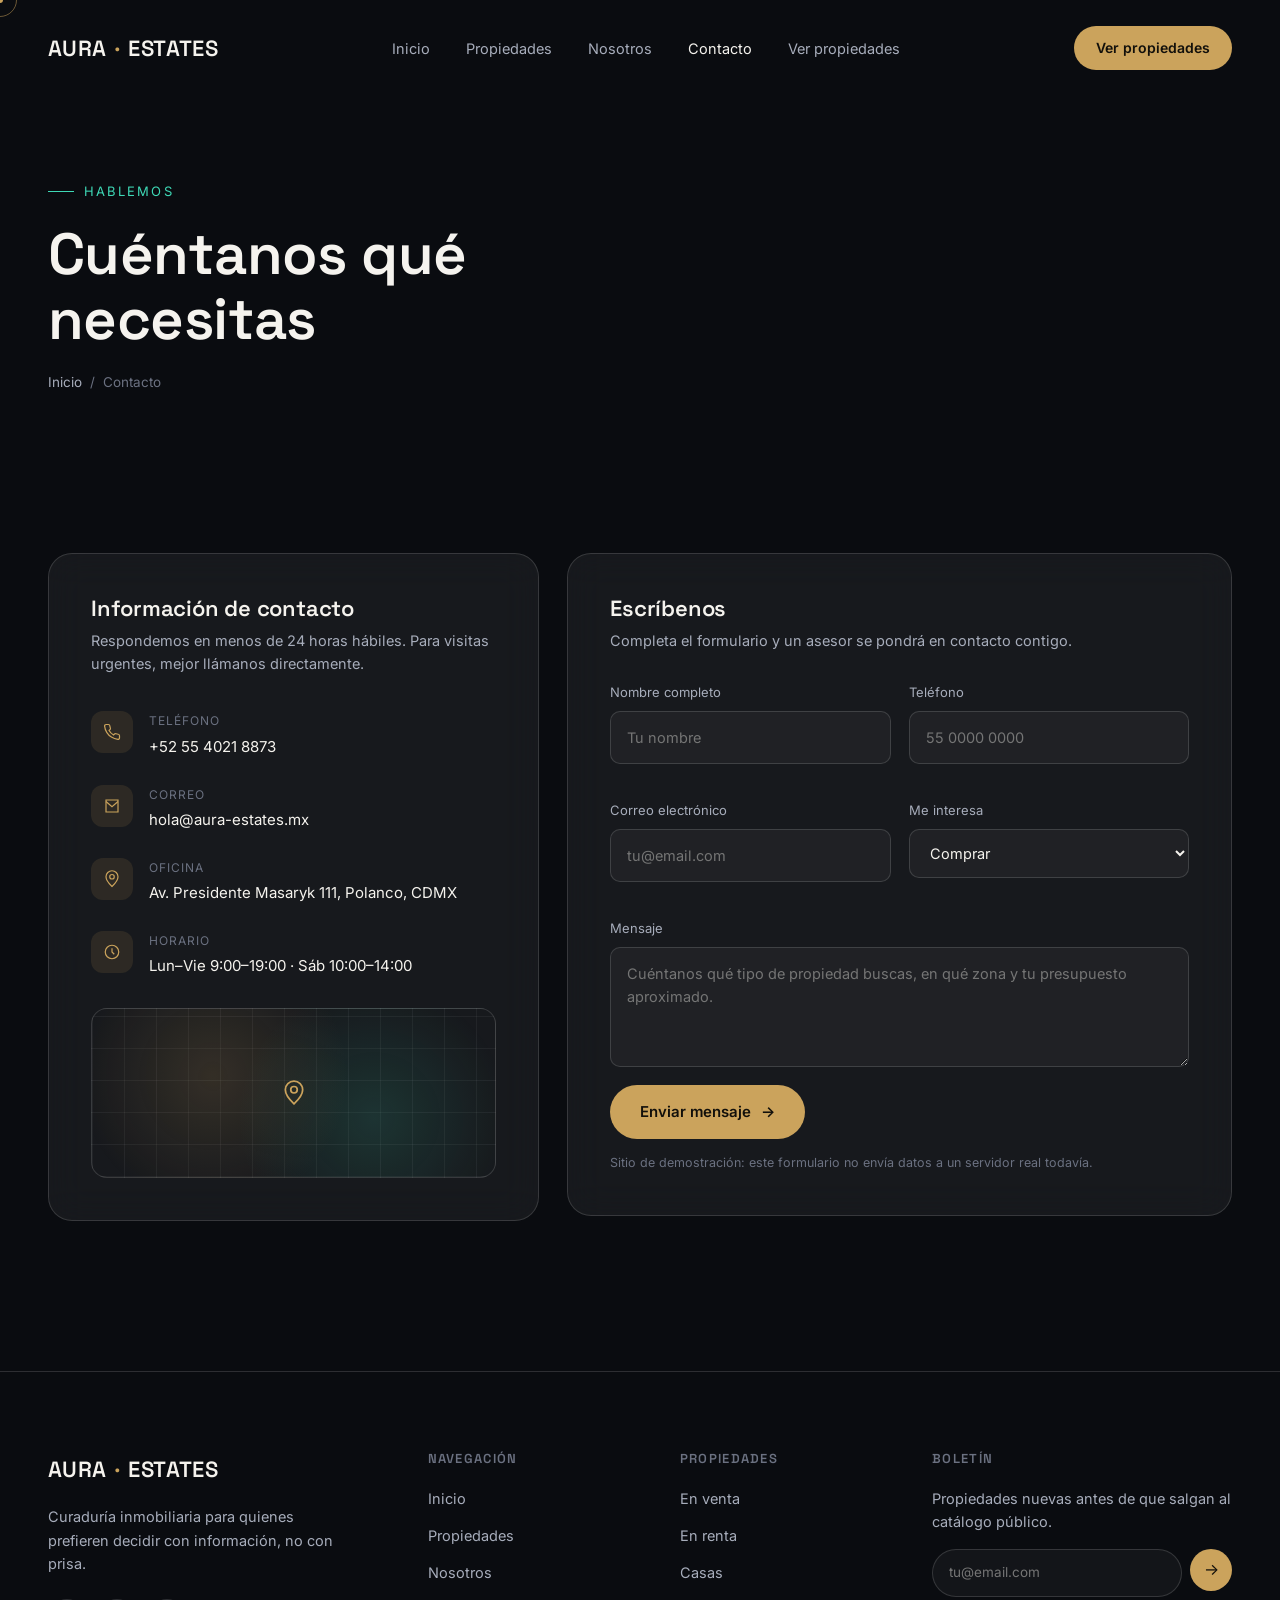
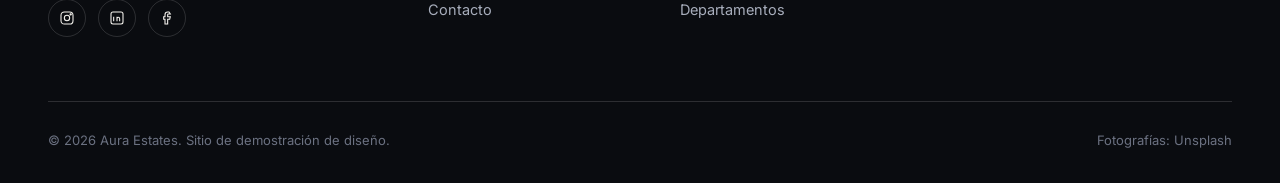
==== contacto.html @ 2a2e62a1 "web moderna primer commit" ====
<!DOCTYPE html>
<html lang="es">
<head>
<meta charset="UTF-8">
<meta name="viewport" content="width=device-width, initial-scale=1.0">
<title>Contacto — Aura Estates</title>
<meta name="description" content="Agenda una consulta con Aura Estates. Te ayudamos a encontrar, vender o rentar tu próxima propiedad.">
<link rel="icon" href="data:image/svg+xml,%3Csvg xmlns='http://www.w3.org/2000/svg' viewBox='0 0 100 100'%3E%3Ccircle cx='50' cy='50' r='46' fill='%230a0c10'/%3E%3Ctext x='50' y='66' font-size='58' text-anchor='middle' fill='%23cba35c' font-family='Georgia,serif'%3EA%3C/text%3E%3C/svg%3E">
<link rel="preconnect" href="https://fonts.googleapis.com">
<link rel="preconnect" href="https://fonts.gstatic.com" crossorigin>
<link href="https://fonts.googleapis.com/css2?family=Space+Grotesk:wght@500;600;700&family=Inter:wght@400;500;600&display=swap" rel="stylesheet">
<link rel="stylesheet" href="styles.css?v=20260718">
</head>
<body class="no-js">

<div id="splash" aria-hidden="true"><span class="mark">Aura Estates</span></div>

<div class="cursor-dot"></div>
<div class="cursor-ring"></div>

<header class="site-nav">
  <div class="container nav-inner">
    <a href="index.html" class="logo">AURA<span>·</span>ESTATES</a>
    <nav class="nav-links">
      <a href="index.html" data-nav="index.html">Inicio</a>
      <a href="propiedades.html" data-nav="propiedades.html">Propiedades</a>
      <a href="index.html#nosotros">Nosotros</a>
      <a href="contacto.html" data-nav="contacto.html" class="is-active">Contacto</a>
      <a href="propiedades.html" class="nav-cta-mobile">Ver propiedades</a>
    </nav>
    <a href="propiedades.html" class="nav-cta">Ver propiedades</a>
    <button class="nav-burger" aria-label="Abrir menú"><span></span><span></span><span></span></button>
  </div>
</header>

<main>

  <section class="page-hero">
    <div class="container">
      <span class="eyebrow">Hablemos</span>
      <h1 class="reveal" data-split>Cuéntanos qué necesitas</h1>
      <div class="breadcrumb"><a href="index.html">Inicio</a><span>/</span><span>Contacto</span></div>
    </div>
  </section>

  <section class="section-tight">
    <div class="container">
      <div class="contact-grid">

        <div class="contact-info glass reveal">
          <h3>Información de contacto</h3>
          <p>Respondemos en menos de 24 horas hábiles. Para visitas urgentes, mejor llámanos directamente.</p>

          <div class="contact-item">
            <div class="ci-icon"><svg width="18" height="18" viewBox="0 0 24 24" fill="none" stroke="currentColor" stroke-width="1.6"><path d="M22 16.9v3a2 2 0 01-2.2 2 19.8 19.8 0 01-8.6-3.1 19.5 19.5 0 01-6-6A19.8 19.8 0 012.1 4.2 2 2 0 014.1 2h3a2 2 0 012 1.7c.1 1 .3 2 .7 2.9a2 2 0 01-.4 2.1L8.1 9.9a16 16 0 006 6l1.2-1.2a2 2 0 012.1-.4c.9.4 1.9.6 2.9.7a2 2 0 011.7 2z"/></svg></div>
            <div>
              <div class="ci-label">Teléfono</div>
              <div class="ci-value">+52 55 4021 8873</div>
            </div>
          </div>

          <div class="contact-item">
            <div class="ci-icon"><svg width="18" height="18" viewBox="0 0 24 24" fill="none" stroke="currentColor" stroke-width="1.6"><path d="M4 4h16v16H4z"/><path d="M4 6l8 7 8-7"/></svg></div>
            <div>
              <div class="ci-label">Correo</div>
              <div class="ci-value">hola@aura-estates.mx</div>
            </div>
          </div>

          <div class="contact-item">
            <div class="ci-icon"><svg width="18" height="18" viewBox="0 0 24 24" fill="none" stroke="currentColor" stroke-width="1.6"><path d="M12 22s8-7.5 8-13a8 8 0 10-16 0c0 5.5 8 13 8 13z"/><circle cx="12" cy="9" r="3"/></svg></div>
            <div>
              <div class="ci-label">Oficina</div>
              <div class="ci-value">Av. Presidente Masaryk 111, Polanco, CDMX</div>
            </div>
          </div>

          <div class="contact-item">
            <div class="ci-icon"><svg width="18" height="18" viewBox="0 0 24 24" fill="none" stroke="currentColor" stroke-width="1.6"><circle cx="12" cy="12" r="9"/><path d="M12 7v5l3 3"/></svg></div>
            <div>
              <div class="ci-label">Horario</div>
              <div class="ci-value">Lun–Vie 9:00–19:00 · Sáb 10:00–14:00</div>
            </div>
          </div>

          <div class="map-pattern" aria-hidden="true">
            <svg width="26" height="26" viewBox="0 0 24 24" fill="none" stroke="currentColor" stroke-width="1.6"><path d="M12 22s8-7.5 8-13a8 8 0 10-16 0c0 5.5 8 13 8 13z"/><circle cx="12" cy="9" r="3"/></svg>
          </div>
        </div>

        <div class="contact-form-wrap glass reveal">
          <h3 style="font-size:22px;margin-bottom:8px">Escríbenos</h3>
          <p style="color:var(--text-dim);font-size:14.5px;margin-bottom:30px">Completa el formulario y un asesor se pondrá en contacto contigo.</p>

          <form class="contact-form">
            <div class="form-row">
              <div class="field">
                <label for="nombre">Nombre completo</label>
                <input type="text" id="nombre" name="nombre" placeholder="Tu nombre" required>
              </div>
              <div class="field">
                <label for="telefono">Teléfono</label>
                <input type="tel" id="telefono" name="telefono" placeholder="55 0000 0000">
              </div>
            </div>
            <div class="form-row">
              <div class="field">
                <label for="email">Correo electrónico</label>
                <input type="email" id="email" name="email" placeholder="tu@email.com" required>
              </div>
              <div class="field">
                <label for="interes">Me interesa</label>
                <select id="interes" name="interes">
                  <option value="comprar">Comprar</option>
                  <option value="vender">Vender</option>
                  <option value="rentar">Rentar</option>
                  <option value="asesoria">Asesoría general</option>
                </select>
              </div>
            </div>
            <div class="field">
              <label for="mensaje">Mensaje</label>
              <textarea id="mensaje" name="mensaje" placeholder="Cuéntanos qué tipo de propiedad buscas, en qué zona y tu presupuesto aproximado."></textarea>
            </div>
            <button type="submit" class="btn btn-primary">Enviar mensaje <span class="btn-arrow">→</span></button>
            <p class="form-note">Sitio de demostración: este formulario no envía datos a un servidor real todavía.</p>
            <div class="form-success" role="status">
              <svg width="18" height="18" viewBox="0 0 24 24" fill="none" stroke="currentColor" stroke-width="2"><path d="M20 6L9 17l-5-5"/></svg>
              <span>Mensaje recibido. Te contactaremos pronto.</span>
            </div>
          </form>
        </div>

      </div>
    </div>
  </section>

</main>

<footer>
  <div class="container">
    <div class="footer-grid">
      <div class="footer-brand">
        <a href="index.html" class="logo">AURA<span>·</span>ESTATES</a>
        <p>Curaduría inmobiliaria para quienes prefieren decidir con información, no con prisa.</p>
        <div class="social-row">
          <a href="#" aria-label="Instagram"><svg width="16" height="16" viewBox="0 0 24 24" fill="none" stroke="currentColor" stroke-width="1.6"><rect x="3" y="3" width="18" height="18" rx="5"/><circle cx="12" cy="12" r="4"/><circle cx="17.5" cy="6.5" r="1"/></svg></a>
          <a href="#" aria-label="LinkedIn"><svg width="16" height="16" viewBox="0 0 24 24" fill="none" stroke="currentColor" stroke-width="1.6"><rect x="3" y="3" width="18" height="18" rx="3"/><path d="M7 10v7M7 7v.01M12 17v-4a2 2 0 014 0v4M12 17v-7"/></svg></a>
          <a href="#" aria-label="Facebook"><svg width="16" height="16" viewBox="0 0 24 24" fill="none" stroke="currentColor" stroke-width="1.6"><path d="M15 3h-2a4 4 0 00-4 4v3H7v4h2v7h4v-7h3l1-4h-4V7a1 1 0 011-1h3z"/></svg></a>
        </div>
      </div>
      <div class="footer-col">
        <h4>Navegación</h4>
        <a href="index.html">Inicio</a>
        <a href="propiedades.html">Propiedades</a>
        <a href="index.html#nosotros">Nosotros</a>
        <a href="contacto.html">Contacto</a>
      </div>
      <div class="footer-col">
        <h4>Propiedades</h4>
        <a href="propiedades.html">En venta</a>
        <a href="propiedades.html">En renta</a>
        <a href="propiedades.html">Casas</a>
        <a href="propiedades.html">Departamentos</a>
      </div>
      <div class="footer-col">
        <h4>Boletín</h4>
        <p style="color:var(--text-dim);font-size:14.5px;margin-bottom:16px">Propiedades nuevas antes de que salgan al catálogo público.</p>
        <form class="newsletter-form">
          <input type="email" placeholder="tu@email.com" required aria-label="Correo electrónico">
          <button type="submit" aria-label="Suscribirse">→</button>
        </form>
      </div>
    </div>
    <div class="footer-bottom">
      <span>© <span data-year>2026</span> Aura Estates. Sitio de demostración de diseño.</span>
      <span>Fotografías: Unsplash</span>
    </div>
  </div>
</footer>

<script defer src="main.js?v=20260718"></script>
</body>
</html>
---- styles.css ----
/* ==========================================================================
   AURA ESTATES — Glassmorphism Modern
   Real estate demo site — dark glass, gradient mesh, editorial type
   ========================================================================== */

:root{
  --bg:#0a0c10;
  --bg-alt:#10131a;
  --bg-soft:#161a22;
  --text:#f5f3ee;
  --text-dim:#a7adbb;
  --text-faint:#6b7181;
  --gold:#cba35c;
  --gold-soft:#e3c78a;
  --teal:#3ed9b6;
  --violet:#7c6cf0;
  --glass-bg:rgba(255,255,255,.055);
  --glass-bg-strong:rgba(255,255,255,.09);
  --glass-border:rgba(255,255,255,.14);
  --glass-blur:18px;
  --radius-lg:24px;
  --radius-md:16px;
  --radius-sm:10px;
  --container:1240px;
  --ease:cubic-bezier(.16,.84,.24,1);
  --nav-h:84px;
}

*,*::before,*::after{box-sizing:border-box;margin:0;padding:0}

html{scroll-behavior:smooth}

body{
  background:var(--bg);
  color:var(--text);
  font-family:'Inter',system-ui,-apple-system,sans-serif;
  font-size:16px;
  line-height:1.6;
  overflow-x:hidden;
  -webkit-font-smoothing:antialiased;
}

h1,h2,h3,h4{
  font-family:'Space Grotesk','Inter',sans-serif;
  font-weight:600;
  line-height:1.12;
  letter-spacing:-.01em;
}

a{color:inherit;text-decoration:none}
img{max-width:100%;display:block}
ul{list-style:none}
button{font:inherit;cursor:pointer;border:none;background:none;color:inherit}
input,textarea,select{font:inherit;color:inherit}

.container{
  width:100%;
  max-width:var(--container);
  margin:0 auto;
  padding:0 28px;
}

section{position:relative}

/* -------------------------------------------------- reveal / defensive CSS */
.reveal{opacity:0;transform:translateY(28px);transition:opacity .9s var(--ease),transform .9s var(--ease)}
.reveal.is-visible{opacity:1;transform:none}
/* MANDATORY defensive rule: split-text must never stay invisible if JS fails */
.reveal[data-split]{opacity:1;transform:none}
.reveal[data-split] .split-word{display:inline-block;opacity:0;transform:translateY(100%)}
.reveal[data-split].is-visible .split-word{opacity:1;transform:none;transition:opacity .7s var(--ease),transform .7s var(--ease)}

@media (prefers-reduced-motion: reduce){
  .reveal{transition-duration:.2s}
}

/* -------------------------------------------------- scrollbar */
::selection{background:var(--gold);color:#0a0c10}

/* -------------------------------------------------- splash */
#splash{
  position:fixed;inset:0;z-index:9999;
  background:var(--bg);
  display:flex;align-items:center;justify-content:center;
  animation:splashOut .5s var(--ease) 2.4s forwards;
}
#splash .mark{
  font-family:'Space Grotesk',sans-serif;
  font-size:15px;letter-spacing:.4em;text-transform:uppercase;
  color:var(--text-dim);
  display:flex;gap:14px;align-items:center;
}
#splash .mark::before,#splash .mark::after{
  content:'';width:26px;height:1px;background:var(--gold);
  animation:splashLine 1.8s var(--ease) infinite;
}
@keyframes splashLine{0%,100%{width:26px;opacity:.4}50%{width:52px;opacity:1}}
@keyframes splashOut{to{opacity:0;visibility:hidden;pointer-events:none}}
body.no-js #splash{display:none}

/* -------------------------------------------------- custom cursor */
.cursor-dot,.cursor-ring{
  position:fixed;top:0;left:0;pointer-events:none;z-index:9998;
  border-radius:50%;
  transform:translate(-50%,-50%);
  will-change:transform;
}
.cursor-dot{width:6px;height:6px;background:var(--gold)}
.cursor-ring{
  width:34px;height:34px;border:1px solid rgba(203,163,92,.5);
  transition:width .25s var(--ease),height .25s var(--ease),border-color .25s var(--ease),background .25s var(--ease);
}
.cursor-ring.is-active{width:52px;height:52px;background:rgba(203,163,92,.08);border-color:var(--teal)}
@media (hover:none),(pointer:coarse){
  .cursor-dot,.cursor-ring{display:none}
}

/* -------------------------------------------------- gradient mesh (hero bg) */
.mesh{
  position:absolute;inset:0;overflow:hidden;z-index:0;
  background:var(--bg);
}
.mesh::before,.mesh::after,.mesh .blob{
  content:'';position:absolute;border-radius:50%;filter:blur(90px);opacity:.55;
}
.mesh::before{
  width:560px;height:560px;top:-140px;left:-120px;
  background:radial-gradient(circle,var(--violet),transparent 70%);
  animation:meshDrift1 22s ease-in-out infinite;
}
.mesh::after{
  width:620px;height:620px;bottom:-220px;right:-160px;
  background:radial-gradient(circle,var(--teal),transparent 70%);
  animation:meshDrift2 26s ease-in-out infinite;
}
.mesh .blob{
  width:420px;height:420px;top:30%;left:55%;
  background:radial-gradient(circle,var(--gold),transparent 70%);
  opacity:.35;
  animation:meshDrift3 19s ease-in-out infinite;
}
@keyframes meshDrift1{0%,100%{transform:translate(0,0) scale(1)}50%{transform:translate(60px,40px) scale(1.15)}}
@keyframes meshDrift2{0%,100%{transform:translate(0,0) scale(1)}50%{transform:translate(-50px,-30px) scale(1.1)}}
@keyframes meshDrift3{0%,100%{transform:translate(-50%,-50%) scale(1)}50%{transform:translate(-40%,-60%) scale(1.2)}}
.mesh-glow{
  position:absolute;inset:0;z-index:1;pointer-events:none;
  background:radial-gradient(480px circle at var(--mx,50%) var(--my,30%),rgba(203,163,92,.10),transparent 60%);
}
.grain{
  position:absolute;inset:0;z-index:2;pointer-events:none;opacity:.05;mix-blend-mode:overlay;
  background-image:url("data:image/svg+xml,%3Csvg xmlns='http://www.w3.org/2000/svg' width='120' height='120'%3E%3Cfilter id='n'%3E%3CfeTurbulence type='fractalNoise' baseFrequency='0.9' numOctaves='2' stitchTiles='stitch'/%3E%3C/filter%3E%3Crect width='100%25' height='100%25' filter='url(%23n)'/%3E%3C/svg%3E");
}

/* -------------------------------------------------- glass */
.glass{
  background:var(--glass-bg);
  border:1px solid var(--glass-border);
  border-radius:var(--radius-lg);
  backdrop-filter:blur(var(--glass-blur));
  -webkit-backdrop-filter:blur(var(--glass-blur));
}

/* -------------------------------------------------- nav */
header.site-nav{
  position:fixed;top:0;left:0;right:0;z-index:500;
  padding:26px 0;
  transition:padding .4s var(--ease),background .4s var(--ease),border-color .4s var(--ease);
  border-bottom:1px solid transparent;
}
header.site-nav.is-scrolled{
  padding:14px 0;
  background:rgba(10,12,16,.72);
  backdrop-filter:blur(16px);-webkit-backdrop-filter:blur(16px);
  border-bottom-color:var(--glass-border);
}
.nav-inner{display:flex;align-items:center;justify-content:space-between;gap:24px}
.logo{
  font-family:'Space Grotesk',sans-serif;font-weight:600;font-size:22px;letter-spacing:.02em;
  display:flex;align-items:baseline;gap:8px;
}
.logo span{color:var(--gold)}
.nav-links{display:flex;gap:36px;align-items:center}
.nav-links a{
  font-size:14.5px;color:var(--text-dim);position:relative;padding:4px 0;
  transition:color .3s;
}
.nav-links a::after{
  content:'';position:absolute;left:0;bottom:0;width:0;height:1px;background:var(--gold);
  transition:width .3s var(--ease);
}
.nav-links a:hover{color:var(--text)}
.nav-links a:hover::after{width:100%}
.nav-links a.is-active{color:var(--text)}
.nav-cta{
  display:inline-flex;align-items:center;gap:8px;
  padding:11px 22px;border-radius:100px;
  background:var(--gold);color:#12100b;font-weight:600;font-size:14px;
  transition:transform .3s var(--ease),box-shadow .3s var(--ease),background .3s;
}
.nav-cta:hover{transform:translateY(-2px);box-shadow:0 12px 30px -8px rgba(203,163,92,.55)}
.nav-burger{display:none;width:26px;height:20px;position:relative;z-index:600}
.nav-burger span{
  position:absolute;left:0;right:0;height:1.5px;background:var(--text);
  transition:transform .35s var(--ease),opacity .35s var(--ease),top .35s var(--ease);
}
.nav-burger span:nth-child(1){top:0}
.nav-burger span:nth-child(2){top:9px}
.nav-burger span:nth-child(3){top:18px}
body.nav-open .nav-burger span:nth-child(1){top:9px;transform:rotate(45deg)}
body.nav-open .nav-burger span:nth-child(2){opacity:0}
body.nav-open .nav-burger span:nth-child(3){top:9px;transform:rotate(-45deg)}

/* -------------------------------------------------- buttons */
.btn{
  display:inline-flex;align-items:center;gap:10px;
  padding:15px 30px;border-radius:100px;font-weight:600;font-size:15px;
  transition:transform .35s var(--ease),box-shadow .35s var(--ease),background .35s,border-color .35s;
}
.btn-primary{background:var(--gold);color:#12100b}
.btn-primary:hover{transform:translateY(-3px);box-shadow:0 16px 34px -10px rgba(203,163,92,.55)}
.btn-ghost{background:rgba(255,255,255,.04);border:1px solid var(--glass-border);color:var(--text)}
.btn-ghost:hover{background:rgba(255,255,255,.09);transform:translateY(-3px)}
.btn-arrow{transition:transform .3s var(--ease)}
.btn:hover .btn-arrow{transform:translateX(4px)}

/* -------------------------------------------------- hero */
.hero{
  min-height:100vh;
  display:flex;flex-direction:column;justify-content:center;
  padding-top:calc(var(--nav-h) + 40px);
  position:relative;
  overflow:hidden;
}
.hero-inner{position:relative;z-index:3}
.eyebrow{
  display:inline-flex;align-items:center;gap:10px;
  font-size:13px;letter-spacing:.16em;text-transform:uppercase;color:var(--teal);
  margin-bottom:26px;
}
.eyebrow::before{content:'';width:26px;height:1px;background:var(--teal)}
.hero h1{
  font-size:clamp(42px,7vw,84px);
  max-width:16ch;
  margin-bottom:26px;
}
.hero h1 .split-word{will-change:transform,opacity}
.hero-sub{
  font-size:clamp(17px,2vw,20px);
  color:var(--text-dim);
  max-width:52ch;
  margin-bottom:42px;
}
.hero-actions{display:flex;flex-wrap:wrap;gap:16px;margin-bottom:76px}

.hero-stats{
  display:grid;grid-template-columns:repeat(4,1fr);
  padding:34px 10px;
}
.hero-stats .stat{text-align:left;padding:0 24px;border-left:1px solid var(--glass-border)}
.hero-stats .stat:first-child{border-left:none}
.stat-num{
  font-family:'Space Grotesk',sans-serif;font-size:clamp(26px,3vw,36px);font-weight:600;
  color:var(--text);display:flex;align-items:baseline;gap:2px;
}
.stat-num .suffix{color:var(--gold);font-size:.6em}
.stat-label{font-size:13px;color:var(--text-faint);margin-top:6px}

.scroll-cue{
  position:absolute;bottom:28px;left:50%;transform:translateX(-50%);z-index:3;
  display:flex;flex-direction:column;align-items:center;gap:8px;
  color:var(--text-faint);font-size:11px;letter-spacing:.14em;text-transform:uppercase;
}
.scroll-cue .line{width:1px;height:34px;background:linear-gradient(var(--gold),transparent);animation:cueMove 1.8s ease-in-out infinite}
@keyframes cueMove{0%{opacity:0;transform:scaleY(.4)}50%{opacity:1;transform:scaleY(1)}100%{opacity:0;transform:scaleY(.4);transform-origin:bottom}}

/* -------------------------------------------------- section heads */
.section{padding:130px 0}
.section-tight{padding:90px 0}
.section-head{
  display:flex;justify-content:space-between;align-items:flex-end;gap:30px;
  margin-bottom:64px;flex-wrap:wrap;
}
.section-head .eyebrow{margin-bottom:16px}
.section-head h2{font-size:clamp(30px,4vw,46px);max-width:16ch}
.section-head p{color:var(--text-dim);max-width:38ch;font-size:15.5px}
.head-link{
  display:inline-flex;align-items:center;gap:8px;color:var(--gold);font-size:14.5px;font-weight:600;
  white-space:nowrap;
}
.head-link .btn-arrow{transition:transform .3s var(--ease)}
.head-link:hover .btn-arrow{transform:translateX(4px)}

/* -------------------------------------------------- feature cards */
.features-grid{display:grid;grid-template-columns:repeat(3,1fr);gap:24px}
.feature-card{
  padding:38px 32px;transition:transform .4s var(--ease),border-color .4s var(--ease),background .4s var(--ease);
}
.feature-card:hover{transform:translateY(-6px);background:var(--glass-bg-strong);border-color:rgba(203,163,92,.35)}
.feature-icon{
  width:48px;height:48px;border-radius:14px;
  background:linear-gradient(135deg,rgba(203,163,92,.18),rgba(62,217,182,.14));
  display:flex;align-items:center;justify-content:center;margin-bottom:26px;
  color:var(--gold);
}
.feature-card h3{font-size:19px;margin-bottom:12px}
.feature-card p{color:var(--text-dim);font-size:14.5px;line-height:1.7}

/* -------------------------------------------------- property cards */
.properties-grid{display:grid;grid-template-columns:repeat(4,1fr);gap:24px}
.properties-grid.catalog{grid-template-columns:repeat(3,1fr)}
.property-card{
  position:relative;border-radius:var(--radius-lg);overflow:hidden;
  aspect-ratio:3/4;
  background-color:#1a1d24;
  background-size:cover;background-position:center;
  transition:transform .5s var(--ease);
  border:1px solid var(--glass-border);
}
.property-card:hover{transform:translateY(-8px)}
.property-card:hover .property-photo{transform:scale(1.08)}
.property-photo{
  position:absolute;inset:0;background-size:cover;background-position:center;
  transition:transform .7s var(--ease);
}
.property-card::after{
  content:'';position:absolute;inset:0;
  background:linear-gradient(180deg,rgba(10,12,16,0) 30%,rgba(10,12,16,.55) 68%,rgba(8,9,12,.94) 100%);
}
.property-tag{
  position:absolute;top:18px;left:18px;z-index:2;
  padding:7px 14px;border-radius:100px;font-size:12px;font-weight:600;letter-spacing:.02em;
  backdrop-filter:blur(8px);-webkit-backdrop-filter:blur(8px);
}
.property-tag.venta{background:rgba(62,217,182,.18);color:var(--teal);border:1px solid rgba(62,217,182,.4)}
.property-tag.renta{background:rgba(203,163,92,.18);color:var(--gold-soft);border:1px solid rgba(203,163,92,.4)}
.property-body{
  position:absolute;left:0;right:0;bottom:0;z-index:2;padding:22px;
}
.property-price{font-family:'Space Grotesk',sans-serif;font-size:22px;font-weight:600;margin-bottom:4px}
.property-loc{font-size:13px;color:var(--text-dim);margin-bottom:14px;display:flex;align-items:center;gap:6px}
.property-specs{display:flex;gap:16px;font-size:12.5px;color:var(--text-dim)}
.property-specs span{display:flex;align-items:center;gap:5px}

/* -------------------------------------------------- filters (catalog) */
.filters{
  display:flex;flex-wrap:wrap;gap:12px;margin-bottom:48px;padding-bottom:28px;
  border-bottom:1px solid var(--glass-border);
}
.filter-group{display:flex;gap:8px;flex-wrap:wrap}
.filter-chip{
  padding:10px 20px;border-radius:100px;font-size:13.5px;color:var(--text-dim);
  border:1px solid var(--glass-border);background:rgba(255,255,255,.03);
  transition:all .3s var(--ease);
}
.filter-chip:hover{color:var(--text);border-color:rgba(203,163,92,.4)}
.filter-chip.is-active{background:var(--gold);border-color:var(--gold);color:#12100b;font-weight:600}
.filter-divider{width:1px;background:var(--glass-border);margin:0 4px}
.empty-state{display:none;text-align:center;padding:80px 20px;color:var(--text-dim)}
.empty-state.is-visible{display:block}

/* -------------------------------------------------- process */
.process-row{display:grid;grid-template-columns:repeat(3,1fr);gap:0;position:relative}
.process-row::before{
  content:'';position:absolute;top:26px;left:8%;right:8%;height:1px;
  background:linear-gradient(90deg,transparent,var(--glass-border) 20%,var(--glass-border) 80%,transparent);
}
.process-step{position:relative;padding:0 30px}
.process-num{
  width:52px;height:52px;border-radius:50%;
  background:var(--bg);border:1px solid var(--gold);color:var(--gold);
  display:flex;align-items:center;justify-content:center;
  font-family:'Space Grotesk',sans-serif;font-weight:600;font-size:18px;
  margin-bottom:28px;position:relative;z-index:2;
}
.process-step h3{font-size:19px;margin-bottom:12px}
.process-step p{color:var(--text-dim);font-size:14.5px;line-height:1.7;max-width:34ch}

/* -------------------------------------------------- testimonial */
.testimonial{
  padding:64px;text-align:center;max-width:840px;margin:0 auto;position:relative;
}
.testimonial .quote-mark{font-family:'Space Grotesk',sans-serif;font-size:80px;color:var(--gold);line-height:1;opacity:.5;margin-bottom:8px}
.testimonial blockquote{
  font-family:'Space Grotesk',sans-serif;font-size:clamp(20px,2.6vw,30px);font-weight:500;
  line-height:1.5;margin-bottom:32px;color:var(--text);
}
.testimonial .author{font-size:14.5px;color:var(--text-dim)}
.testimonial .author strong{color:var(--text);font-weight:600}

/* -------------------------------------------------- CTA banner */
.cta-banner{
  position:relative;overflow:hidden;border-radius:var(--radius-lg);
  padding:90px 60px;text-align:center;
  background-color:#12151c;
  background-image:linear-gradient(180deg,rgba(10,12,16,.55),rgba(10,12,16,.88)),url('https://images.unsplash.com/photo-1494526585095-c41746248156?auto=format&fit=crop&w=1800&q=70');
  background-size:cover;background-position:center;
  border:1px solid var(--glass-border);
}
.cta-banner h2{font-size:clamp(30px,4vw,46px);max-width:18ch;margin:0 auto 20px}
.cta-banner p{color:var(--text-dim);max-width:46ch;margin:0 auto 40px;font-size:16px}

/* -------------------------------------------------- footer */
footer{border-top:1px solid var(--glass-border);padding:80px 0 32px;margin-top:60px}
.footer-grid{display:grid;grid-template-columns:1.6fr 1fr 1fr 1.3fr;gap:40px;margin-bottom:64px}
.footer-brand p{color:var(--text-dim);font-size:14.5px;margin:18px 0 24px;max-width:32ch}
.footer-col h4{font-size:13px;letter-spacing:.1em;text-transform:uppercase;color:var(--text-faint);margin-bottom:20px}
.footer-col a,.footer-col li{display:block;color:var(--text-dim);font-size:14.5px;margin-bottom:14px;transition:color .3s}
.footer-col a:hover{color:var(--gold)}
.social-row{display:flex;gap:12px;margin-top:24px}
.social-row a{
  width:38px;height:38px;border-radius:50%;border:1px solid var(--glass-border);
  display:flex;align-items:center;justify-content:center;transition:all .3s;
}
.social-row a:hover{border-color:var(--gold);color:var(--gold);transform:translateY(-3px)}
.newsletter-form{display:flex;gap:8px;margin-top:6px}
.newsletter-form input{
  flex:1;padding:12px 16px;border-radius:100px;background:rgba(255,255,255,.04);
  border:1px solid var(--glass-border);color:var(--text);font-size:13.5px;
}
.newsletter-form input:focus{outline:none;border-color:var(--gold)}
.newsletter-form button{
  width:42px;height:42px;border-radius:50%;background:var(--gold);color:#12100b;
  display:flex;align-items:center;justify-content:center;flex-shrink:0;transition:transform .3s;
}
.newsletter-form button:hover{transform:scale(1.08)}
.footer-bottom{
  display:flex;justify-content:space-between;align-items:center;flex-wrap:wrap;gap:12px;
  padding-top:28px;border-top:1px solid var(--glass-border);
  font-size:13px;color:var(--text-faint);
}

/* -------------------------------------------------- page hero (inner pages) */
.page-hero{padding:calc(var(--nav-h) + 90px) 0 70px}
.page-hero .eyebrow{margin-bottom:20px}
.page-hero h1{font-size:clamp(36px,5.5vw,58px);max-width:18ch}
.breadcrumb{display:flex;gap:8px;align-items:center;font-size:13.5px;color:var(--text-faint);margin-top:20px}
.breadcrumb a{color:var(--text-dim)}
.breadcrumb a:hover{color:var(--gold)}

/* -------------------------------------------------- contact page */
.contact-grid{display:grid;grid-template-columns:.85fr 1.15fr;gap:28px;align-items:start}
.contact-info{padding:42px}
.contact-info h3{font-size:22px;margin-bottom:8px}
.contact-info>p{color:var(--text-dim);font-size:14.5px;margin-bottom:36px}
.contact-item{display:flex;gap:16px;margin-bottom:26px}
.contact-item .ci-icon{
  width:42px;height:42px;border-radius:12px;background:rgba(203,163,92,.12);color:var(--gold);
  display:flex;align-items:center;justify-content:center;flex-shrink:0;
}
.contact-item .ci-label{font-size:12px;color:var(--text-faint);text-transform:uppercase;letter-spacing:.08em;margin-bottom:4px}
.contact-item .ci-value{font-size:15px}
.map-pattern{
  margin-top:30px;height:170px;border-radius:var(--radius-md);
  background:
    radial-gradient(circle at 30% 40%,rgba(203,163,92,.16),transparent 45%),
    radial-gradient(circle at 70% 65%,rgba(62,217,182,.14),transparent 45%),
    repeating-linear-gradient(0deg,rgba(255,255,255,.05) 0 1px,transparent 1px 32px),
    repeating-linear-gradient(90deg,rgba(255,255,255,.05) 0 1px,transparent 1px 32px);
  border:1px solid var(--glass-border);
  display:flex;align-items:center;justify-content:center;color:var(--gold);
}
.contact-form-wrap{padding:42px}
.form-row{display:grid;grid-template-columns:1fr 1fr;gap:18px;margin-bottom:18px}
.field{display:flex;flex-direction:column;gap:8px;margin-bottom:18px}
.field label{font-size:13px;color:var(--text-dim)}
.field input,.field select,.field textarea{
  padding:14px 16px;border-radius:var(--radius-sm);
  background:rgba(255,255,255,.04);border:1px solid var(--glass-border);
  color:var(--text);font-size:14.5px;transition:border-color .3s,background .3s;
}
.field input:focus,.field select:focus,.field textarea:focus{
  outline:none;border-color:var(--gold);background:rgba(255,255,255,.06);
}
.field textarea{resize:vertical;min-height:120px}
.form-note{font-size:12.5px;color:var(--text-faint);margin-top:14px}
.form-success{
  display:none;align-items:center;gap:12px;
  padding:16px 20px;border-radius:var(--radius-sm);margin-top:20px;
  background:rgba(62,217,182,.1);border:1px solid rgba(62,217,182,.35);color:var(--teal);font-size:14px;
}
.form-success.is-visible{display:flex}

/* -------------------------------------------------- responsive */
@media (max-width:1000px){
  .features-grid{grid-template-columns:1fr 1fr}
  .properties-grid{grid-template-columns:1fr 1fr}
  .properties-grid.catalog{grid-template-columns:1fr 1fr}
  .footer-grid{grid-template-columns:1fr 1fr;row-gap:44px}
  .process-row{grid-template-columns:1fr;gap:40px}
  .process-row::before{display:none}
  .contact-grid{grid-template-columns:1fr}
  .hero-stats{grid-template-columns:repeat(2,1fr);row-gap:28px}
  .hero-stats .stat:nth-child(3){border-left:none}
}

@media (max-width:720px){
  .nav-links{
    position:fixed;inset:0;top:0;z-index:400;
    flex-direction:column;justify-content:center;align-items:flex-start;
    padding:0 32px;gap:26px;
    background:rgba(9,10,14,.98);backdrop-filter:blur(20px);
    transform:translateX(100%);transition:transform .5s var(--ease);
  }
  body.nav-open .nav-links{transform:translateX(0)}
  .nav-links a{font-size:28px;font-family:'Space Grotesk',sans-serif}
  .nav-cta{display:none}
  .nav-links .nav-cta-mobile{
    display:inline-flex;margin-top:20px;padding:14px 28px;border-radius:100px;
    background:var(--gold);color:#12100b;font-weight:600;
  }
  .nav-burger{display:block}
  .section{padding:80px 0}
  .section-head{margin-bottom:40px}
  .features-grid,.properties-grid,.properties-grid.catalog{grid-template-columns:1fr}
  .footer-grid{grid-template-columns:1fr;gap:36px}
  .hero-actions{flex-direction:column;align-items:stretch}
  .hero-stats{grid-template-columns:1fr 1fr}
  .testimonial{padding:40px 26px}
  .cta-banner{padding:60px 28px}
  .form-row{grid-template-columns:1fr}
  .footer-bottom{flex-direction:column;align-items:flex-start}
}
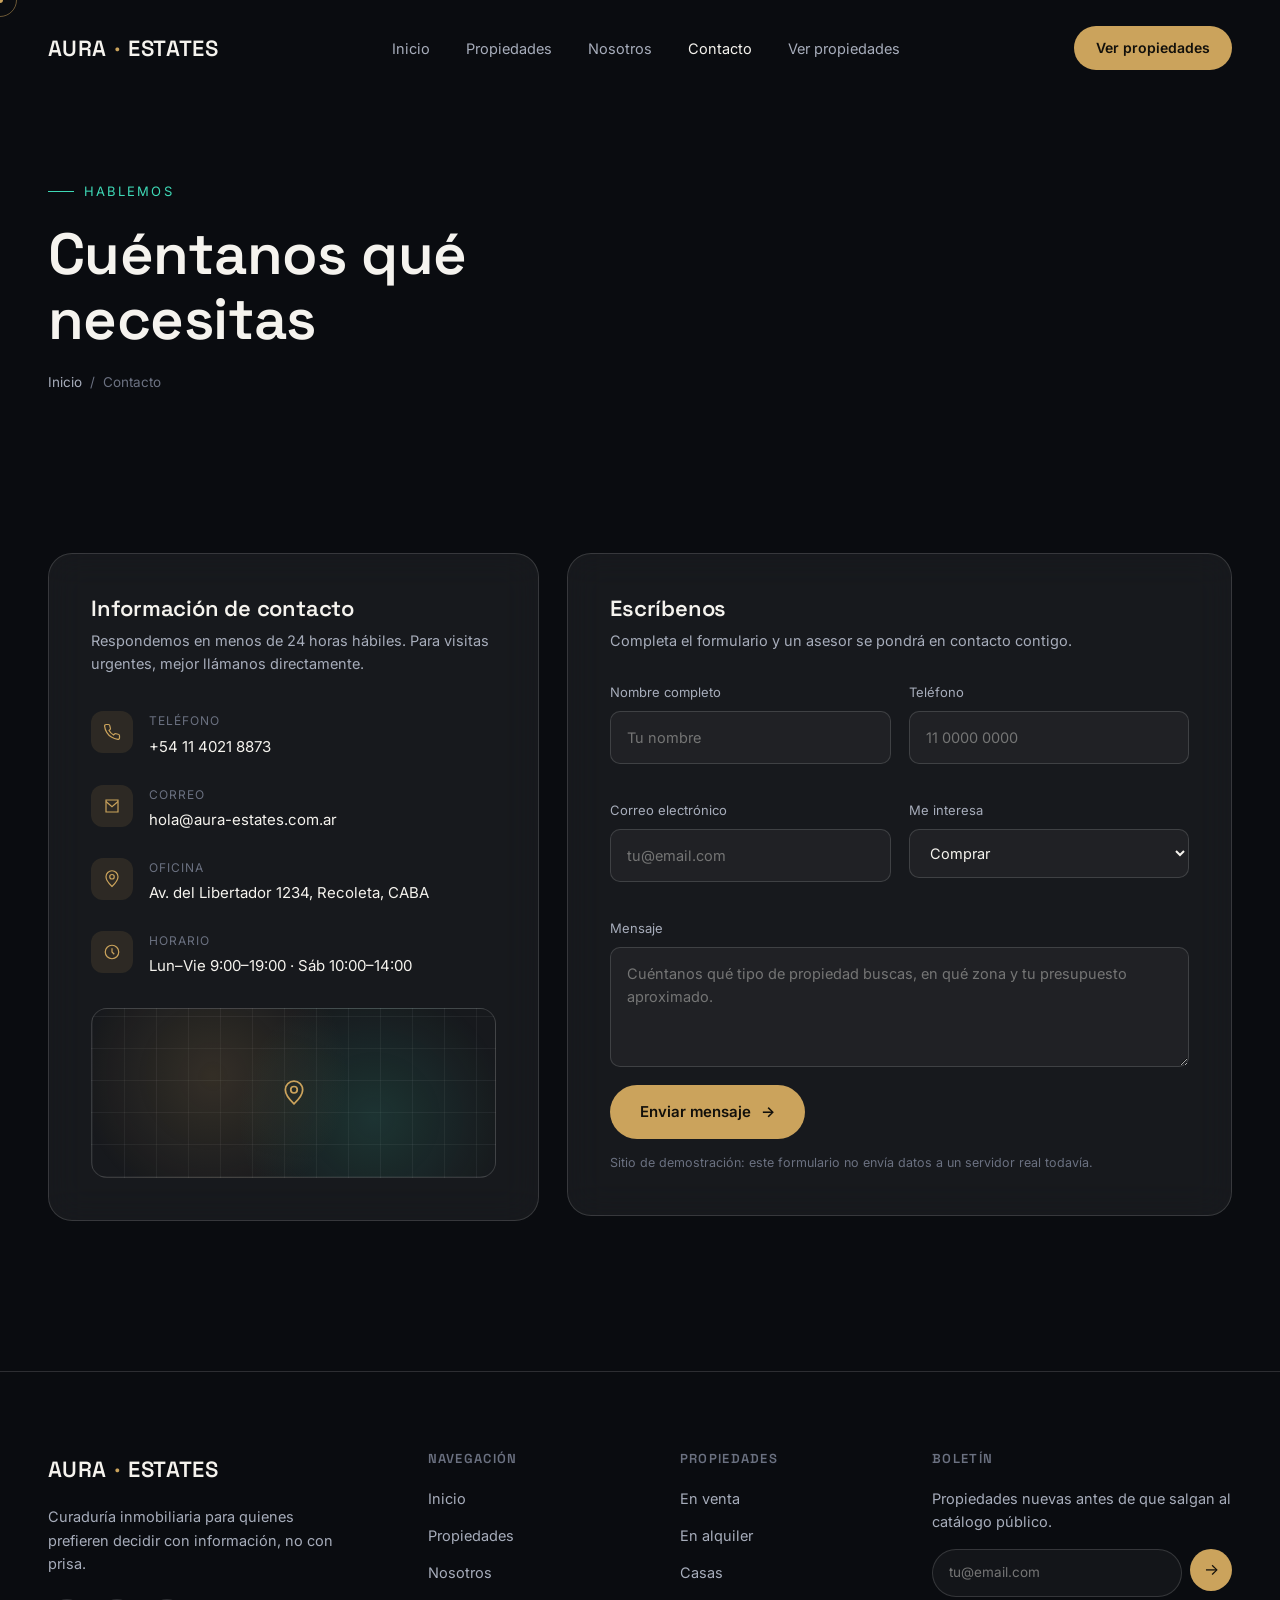
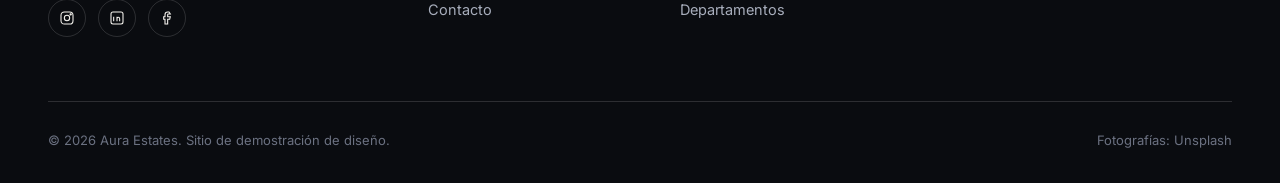
==== commit e1b99b49: "nuevos precios" ====
--- a/contacto.html
+++ b/contacto.html
@@ -4,7 +4,7 @@
 <meta charset="UTF-8">
 <meta name="viewport" content="width=device-width, initial-scale=1.0">
 <title>Contacto — Aura Estates</title>
-<meta name="description" content="Agenda una consulta con Aura Estates. Te ayudamos a encontrar, vender o rentar tu próxima propiedad.">
+<meta name="description" content="Agenda una consulta con Aura Estates. Te ayudamos a encontrar, vender o alquilar tu próxima propiedad.">
 <link rel="icon" href="data:image/svg+xml,%3Csvg xmlns='http://www.w3.org/2000/svg' viewBox='0 0 100 100'%3E%3Ccircle cx='50' cy='50' r='46' fill='%230a0c10'/%3E%3Ctext x='50' y='66' font-size='58' text-anchor='middle' fill='%23cba35c' font-family='Georgia,serif'%3EA%3C/text%3E%3C/svg%3E">
 <link rel="preconnect" href="https://fonts.googleapis.com">
 <link rel="preconnect" href="https://fonts.gstatic.com" crossorigin>
@@ -55,7 +55,7 @@
             <div class="ci-icon"><svg width="18" height="18" viewBox="0 0 24 24" fill="none" stroke="currentColor" stroke-width="1.6"><path d="M22 16.9v3a2 2 0 01-2.2 2 19.8 19.8 0 01-8.6-3.1 19.5 19.5 0 01-6-6A19.8 19.8 0 012.1 4.2 2 2 0 014.1 2h3a2 2 0 012 1.7c.1 1 .3 2 .7 2.9a2 2 0 01-.4 2.1L8.1 9.9a16 16 0 006 6l1.2-1.2a2 2 0 012.1-.4c.9.4 1.9.6 2.9.7a2 2 0 011.7 2z"/></svg></div>
             <div>
               <div class="ci-label">Teléfono</div>
-              <div class="ci-value">+52 55 4021 8873</div>
+              <div class="ci-value">+54 11 4021 8873</div>
             </div>
           </div>
 
@@ -63,7 +63,7 @@
             <div class="ci-icon"><svg width="18" height="18" viewBox="0 0 24 24" fill="none" stroke="currentColor" stroke-width="1.6"><path d="M4 4h16v16H4z"/><path d="M4 6l8 7 8-7"/></svg></div>
             <div>
               <div class="ci-label">Correo</div>
-              <div class="ci-value">hola@aura-estates.mx</div>
+              <div class="ci-value">hola@aura-estates.com.ar</div>
             </div>
           </div>
 
@@ -71,7 +71,7 @@
             <div class="ci-icon"><svg width="18" height="18" viewBox="0 0 24 24" fill="none" stroke="currentColor" stroke-width="1.6"><path d="M12 22s8-7.5 8-13a8 8 0 10-16 0c0 5.5 8 13 8 13z"/><circle cx="12" cy="9" r="3"/></svg></div>
             <div>
               <div class="ci-label">Oficina</div>
-              <div class="ci-value">Av. Presidente Masaryk 111, Polanco, CDMX</div>
+              <div class="ci-value">Av. del Libertador 1234, Recoleta, CABA</div>
             </div>
           </div>
 
@@ -100,7 +100,7 @@
               </div>
               <div class="field">
                 <label for="telefono">Teléfono</label>
-                <input type="tel" id="telefono" name="telefono" placeholder="55 0000 0000">
+                <input type="tel" id="telefono" name="telefono" placeholder="11 0000 0000">
               </div>
             </div>
             <div class="form-row">
@@ -113,7 +113,7 @@
                 <select id="interes" name="interes">
                   <option value="comprar">Comprar</option>
                   <option value="vender">Vender</option>
-                  <option value="rentar">Rentar</option>
+                  <option value="rentar">Alquilar</option>
                   <option value="asesoria">Asesoría general</option>
                 </select>
               </div>
@@ -159,7 +159,7 @@
       <div class="footer-col">
         <h4>Propiedades</h4>
         <a href="propiedades.html">En venta</a>
-        <a href="propiedades.html">En renta</a>
+        <a href="propiedades.html">En alquiler</a>
         <a href="propiedades.html">Casas</a>
         <a href="propiedades.html">Departamentos</a>
       </div>
